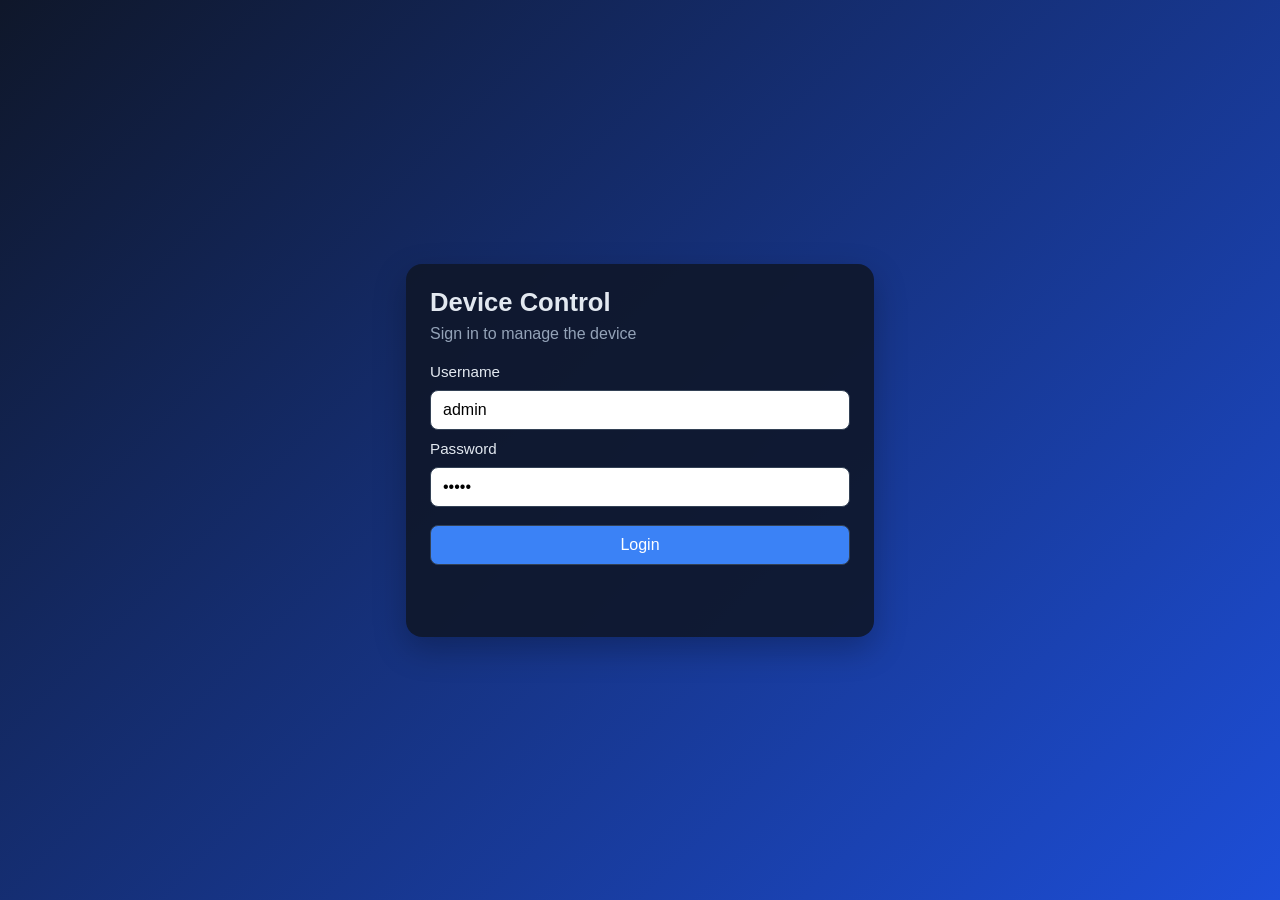
==== web_pages/login_page/index.html @ 0b643e2d "Web pages added" ====
<!doctype html>
<html lang="en">
<head>
  <meta charset="utf-8">
  <meta name="viewport" content="width=device-width,initial-scale=1">
  <title>Device Login</title>
  <link rel="stylesheet" href="style.css">
</head>
<body>
  <main class="card">
    <h1>Device Control</h1>
    <p class="subtitle">Sign in to manage the device</p>
    <form id="loginForm">
      <label for="username">Username</label>
      <input id="username" name="username" type="text" value="admin" required>
      <label for="password">Password</label>
      <input id="password" name="password" type="password" value="admin" required>
      <button type="submit">Login</button>
    </form>
    <p id="message" class="message"></p>
  </main>
  <script src="script.js"></script>
</body>
</html>
---- web_pages/login_page/style.css ----
body {
  margin: 0;
  font-family: Arial, sans-serif;
  background: linear-gradient(135deg, #0f172a, #1d4ed8);
  color: #e2e8f0;
  min-height: 100vh;
  display: flex;
  align-items: center;
  justify-content: center;
}

.card {
  width: min(92vw, 420px);
  background: rgba(15, 23, 42, 0.9);
  padding: 24px;
  border-radius: 16px;
  box-shadow: 0 12px 32px rgba(0, 0, 0, 0.25);
}

h1 {
  margin: 0 0 8px;
  font-size: 1.6rem;
}

.subtitle {
  margin: 0 0 20px;
  color: #94a3b8;
}

form {
  display: grid;
  gap: 10px;
}

label {
  font-size: 0.95rem;
}

input, button {
  padding: 10px 12px;
  border-radius: 8px;
  border: 1px solid #334155;
  font-size: 1rem;
}

button {
  margin-top: 8px;
  background: #3b82f6;
  color: white;
  cursor: pointer;
}

.message {
  margin-top: 12px;
  min-height: 20px;
  color: #fbbf24;
}
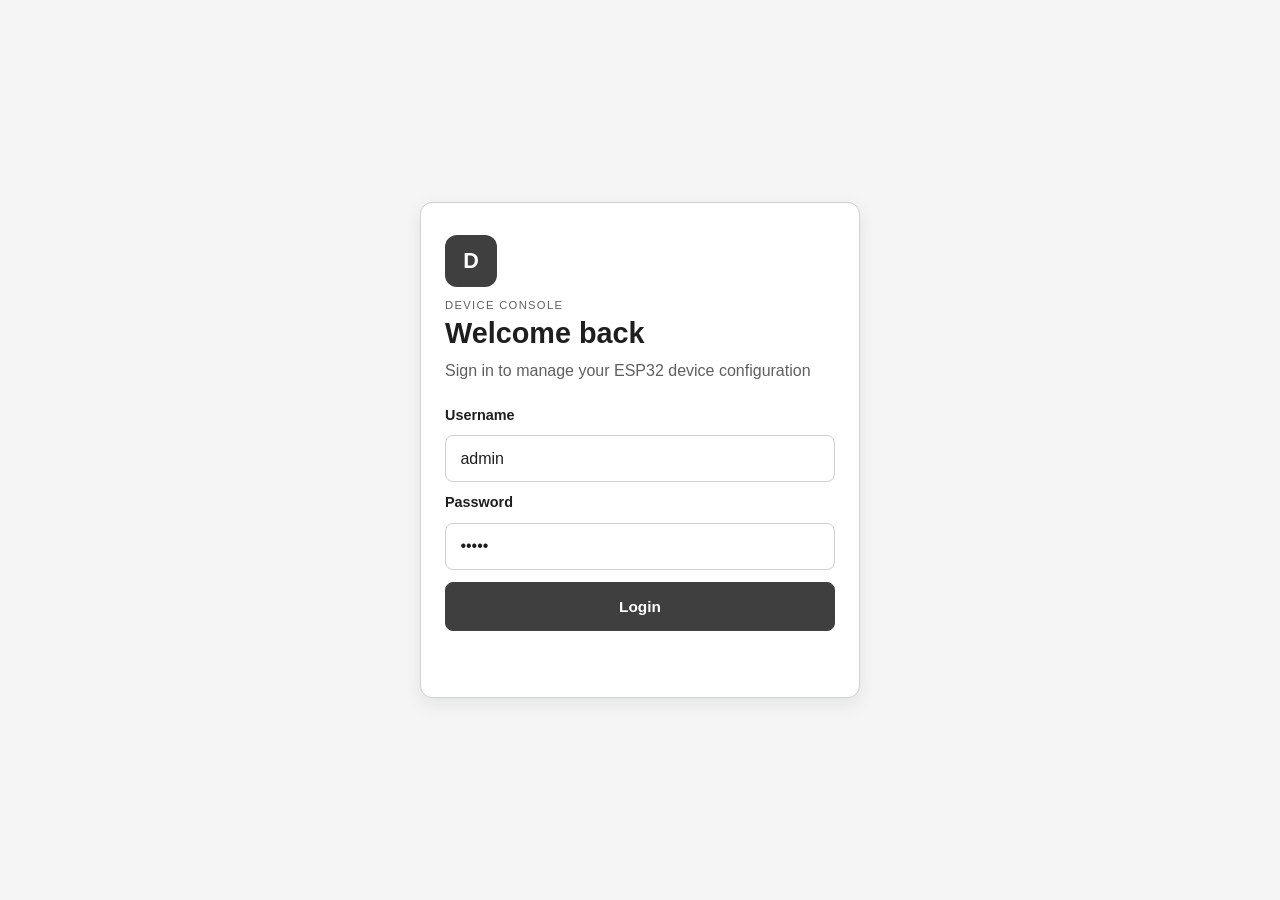
==== commit 408a92ea: "Everything is OKgit status" ====
--- a/web_pages/login_page/index.html
+++ b/web_pages/login_page/index.html
@@ -7,18 +7,27 @@
   <link rel="stylesheet" href="style.css">
 </head>
 <body>
-  <main class="card">
-    <h1>Device Control</h1>
-    <p class="subtitle">Sign in to manage the device</p>
-    <form id="loginForm">
-      <label for="username">Username</label>
-      <input id="username" name="username" type="text" value="admin" required>
-      <label for="password">Password</label>
-      <input id="password" name="password" type="password" value="admin" required>
-      <button type="submit">Login</button>
-    </form>
-    <p id="message" class="message"></p>
+  <main class="login-shell">
+    <section class="login-card" aria-label="Login panel">
+      <div class="brand-mark" aria-hidden="true">D</div>
+      <p class="eyebrow">Device Console</p>
+      <h1>Welcome back</h1>
+      <p class="subtitle">Sign in to manage your ESP32 device configuration</p>
+
+      <form id="loginForm" novalidate>
+        <label for="username">Username</label>
+        <input id="username" name="username" type="text" value="admin" autocomplete="username" required>
+
+        <label for="password">Password</label>
+        <input id="password" name="password" type="password" value="admin" autocomplete="current-password" required>
+
+        <button type="submit">Login</button>
+      </form>
+
+      <p id="message" class="message" aria-live="polite"></p>
+    </section>
   </main>
+
   <script src="script.js"></script>
 </body>
 </html>
--- a/web_pages/login_page/style.css
+++ b/web_pages/login_page/style.css
@@ -1,57 +1,111 @@
+:root {
+  --bg: #efefef;
+  --bg-soft: #f5f5f5;
+  --panel: #ffffff;
+  --panel-alt: #f1f1f1;
+  --line: #d0d0d0;
+  --text: #1e1e1e;
+  --muted: #5f5f5f;
+  --primary: #3f3f3f;
+  --primary-strong: #222222;
+  --danger: #b42318;
+  --success: #1b7f4a;
+  --shadow: rgba(15, 23, 42, 0.08);
+}
+
+* { box-sizing: border-box; }
+
 body {
   margin: 0;
-  font-family: Arial, sans-serif;
-  background: linear-gradient(135deg, #0f172a, #1d4ed8);
-  color: #e2e8f0;
   min-height: 100vh;
-  display: flex;
-  align-items: center;
-  justify-content: center;
+  display: grid;
+  place-items: center;
+  font-family: Arial, "Segoe UI", sans-serif;
+  background: var(--bg-soft);
+  color: var(--text);
 }
 
-.card {
-  width: min(92vw, 420px);
-  background: rgba(15, 23, 42, 0.9);
-  padding: 24px;
-  border-radius: 16px;
-  box-shadow: 0 12px 32px rgba(0, 0, 0, 0.25);
+.login-shell {
+  width: min(92vw, 440px);
+}
+
+.login-card {
+  background: var(--panel);
+  border: 1px solid var(--line);
+  border-radius: 12px;
+  padding: 2rem 1.5rem;
+  box-shadow: 0 6px 18px var(--shadow);
+}
+
+.brand-mark {
+  width: 52px;
+  height: 52px;
+  display: grid;
+  place-items: center;
+  border-radius: 12px;
+  background: var(--primary);
+  color: #fff;
+  font-weight: 700;
+  font-size: 1.35rem;
+  margin-bottom: 0.75rem;
+}
+
+.eyebrow {
+  margin: 0 0 0.35rem;
+  color: var(--muted);
+  font-size: 0.7rem;
+  letter-spacing: 0.12em;
+  text-transform: uppercase;
 }
 
 h1 {
-  margin: 0 0 8px;
-  font-size: 1.6rem;
+  margin: 0;
+  font-size: clamp(1.8rem, 2vw, 2.3rem);
+  line-height: 1.2;
 }
 
 .subtitle {
-  margin: 0 0 20px;
-  color: #94a3b8;
+  margin: 0.5rem 0 1.5rem;
+  color: var(--muted);
+  line-height: 1.5;
 }
 
 form {
   display: grid;
-  gap: 10px;
+  gap: 0.8rem;
 }
 
 label {
-  font-size: 0.95rem;
+  font-size: 0.9rem;
+  font-weight: 600;
+  color: var(--text);
 }
 
-input, button {
-  padding: 10px 12px;
+input {
+  width: 100%;
+  border: 1px solid var(--line);
+  background: #fff;
+  color: var(--text);
   border-radius: 8px;
-  border: 1px solid #334155;
+  padding: 0.82rem 0.9rem;
   font-size: 1rem;
+  outline: none;
 }
 
 button {
-  margin-top: 8px;
-  background: #3b82f6;
+  border: 1px solid var(--primary);
+  border-radius: 8px;
+  background: var(--primary);
   color: white;
+  padding: 0.9rem 1rem;
+  font-size: 0.96rem;
+  font-weight: 700;
   cursor: pointer;
 }
 
 .message {
-  margin-top: 12px;
-  min-height: 20px;
-  color: #fbbf24;
+  min-height: 1.25rem;
+  margin: 0.9rem 0 0;
+  color: var(--muted);
+  font-size: 0.92rem;
 }
